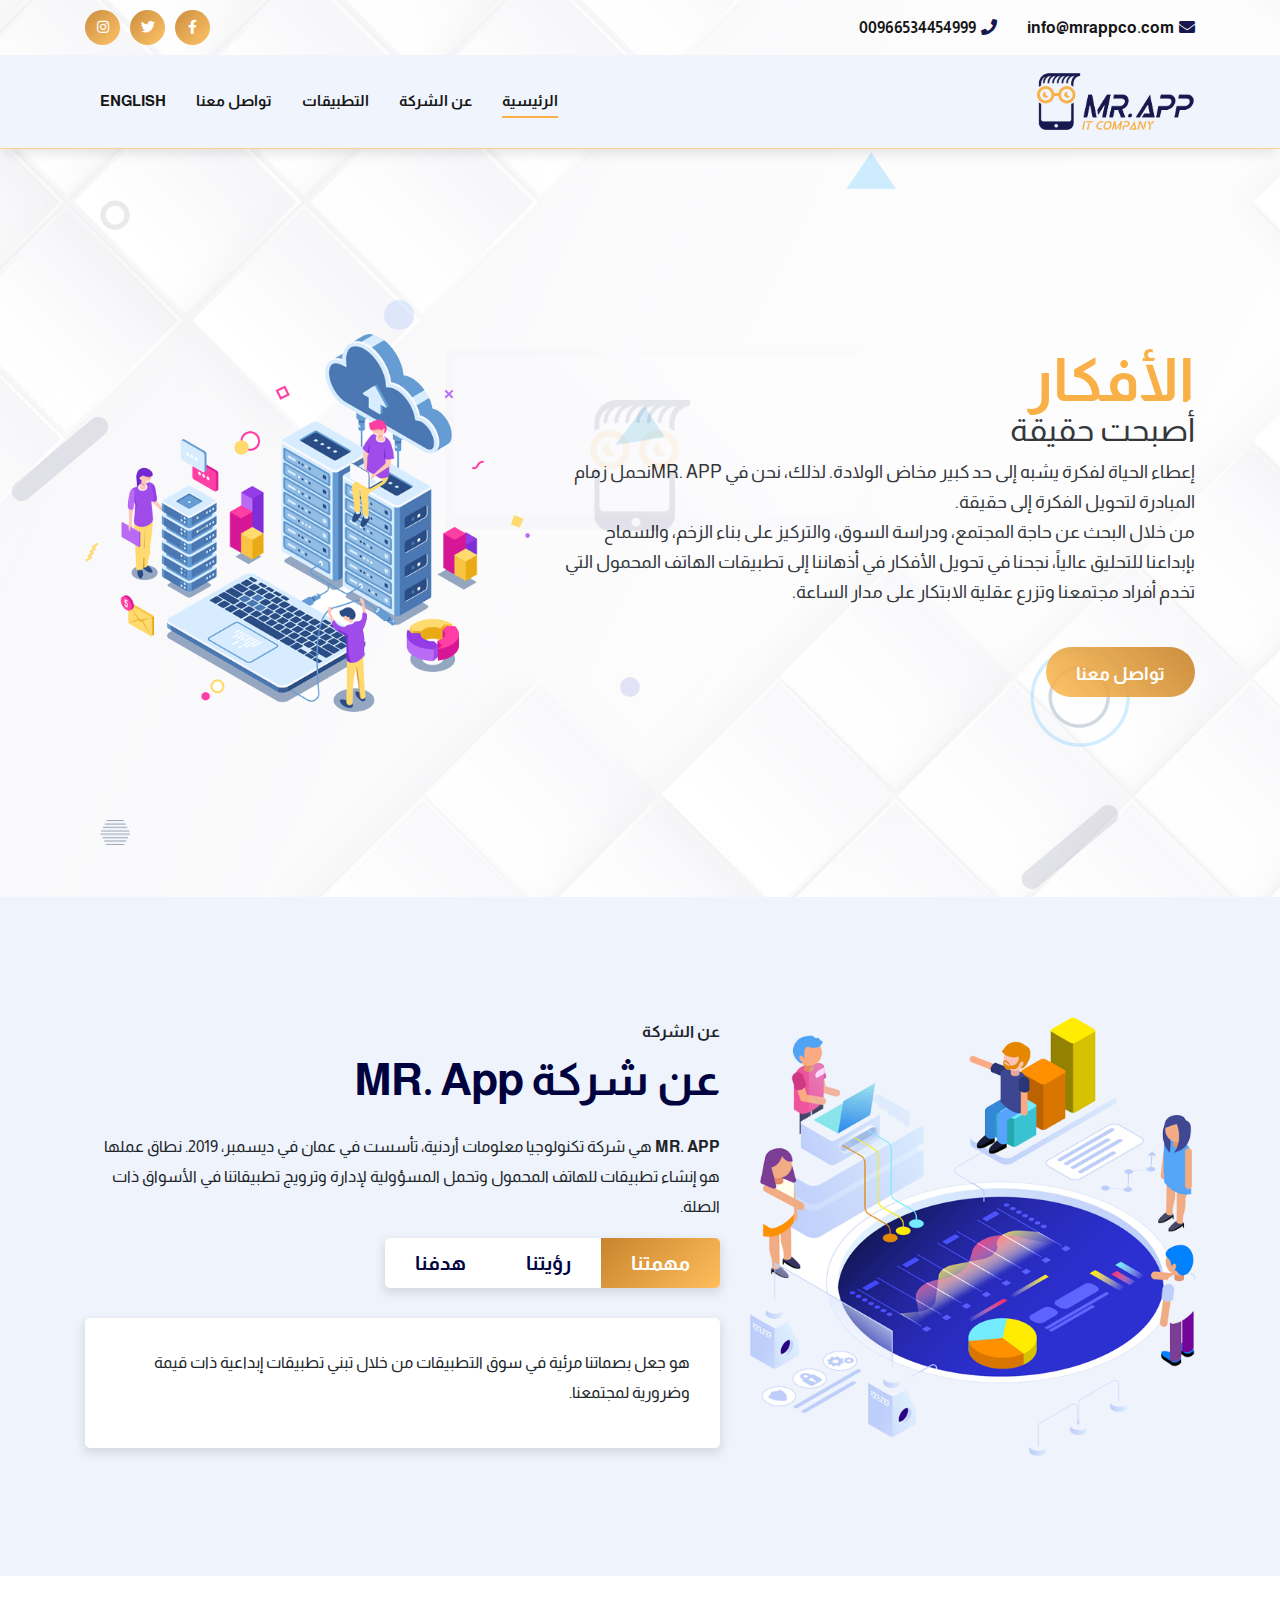
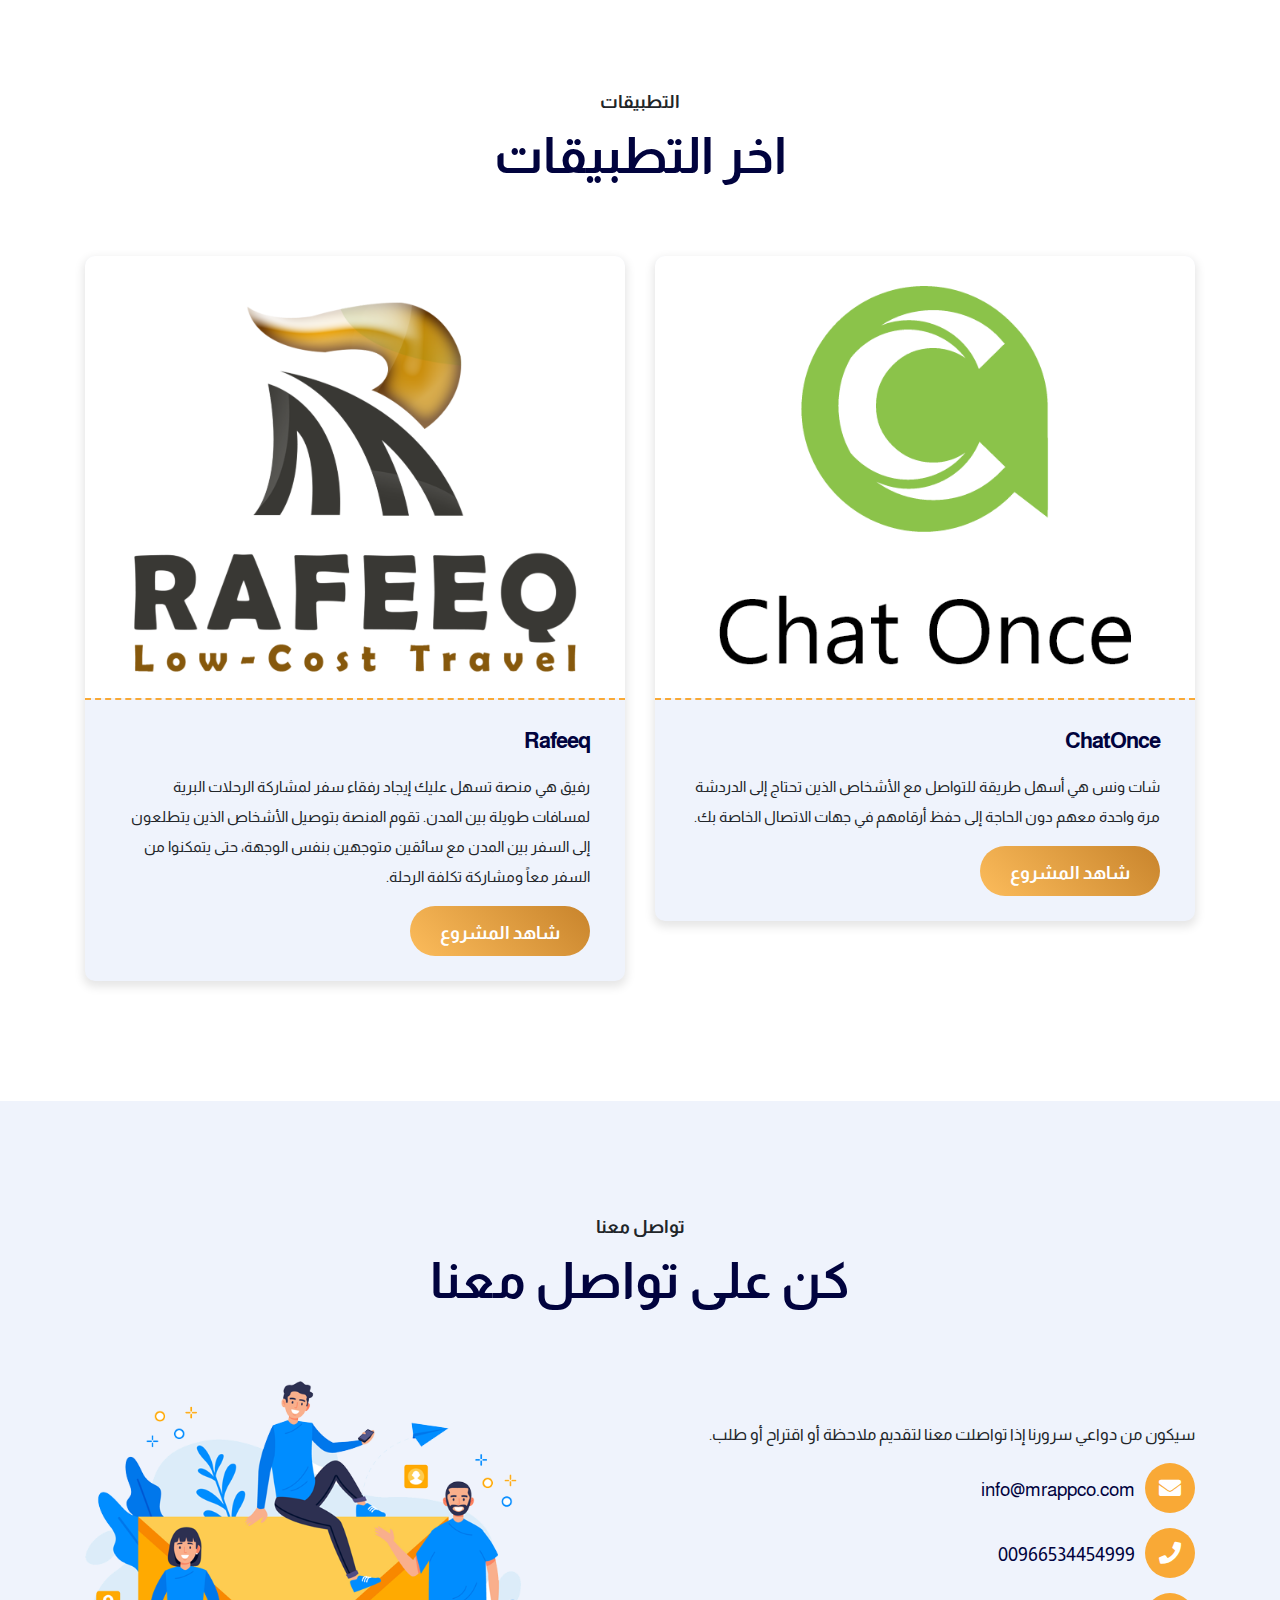
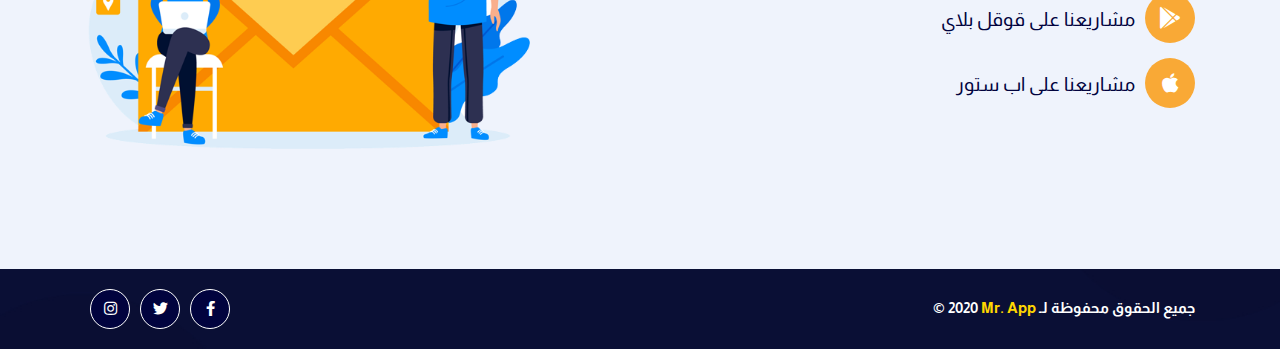
==== ar/index.html @ d82ffb12 "first" ====
﻿<!DOCTYPE html>
<html lang="zxx">
<head>
    <meta charset="UTF-8">
    <meta name="viewport" content="width=device-width, initial-scale=1.0">
    <meta http-equiv="X-UA-Compatible" content="ie=edge">
    <title>Mr. App</title>

    <!-- favicon -->
    <link rel="shortcut icon" href="assets/images/Icon.png" type="image/x-icon">
    <!-- fontawesome -->
    <link rel="stylesheet" href="assets/fontawesome/css/all.min.css">
    <!-- flaticon -->
    <link rel="stylesheet" href="assets/font/flaticon.css">
    <!-- animate css -->
    <link rel="stylesheet" href="assets/css/animate.css">
    <!-- odometer -->
    <link rel="stylesheet" href="assets/css/odometer.min.css">
    <!-- owl carousel -->
    <link rel="stylesheet" href="assets/css/owl.carousel.min.css">
    <!-- slick slider -->
    <link rel="stylesheet" href="assets/css/slick.css">
    <!-- modal video / video popup -->
    <link rel="stylesheet" href="assets/css/modal-video.min.css">
    <!-- bootstrap -->
    <link rel="stylesheet" href="assets/css/bootstrap.min.css">
    <!-- style for this template -->
    <link rel="stylesheet" href="assets/css/style.css">
    <!-- responsive style -->
    <link rel="stylesheet" href="assets/css/responsive.css">
</head>
<body data-spy="scroll" data-target=".navbar-nav">

<!-- preloader begin-->
<div class="preloader">
    <div class="loader">
        <img src="assets/images/Icon.png" alt="">
    </div>
</div>
<!-- preloader end -->

<!-- scroll to top -->
<div class="scroll-to-top my-btn">
    <i class="fas fa-long-arrow-alt-up"></i>
</div>
<!-- scroll to top -->

<!-- header begin -->
<div class="header">
    <div class="top-header">
        <div class="container">
            <div class="row">
                <div class="col-xl-9 col-lg-9">
                    <div class="top-left">
                        <ul>
                            <li><a href="mailto:info@mrappco.com"><i class="fas fa-envelope"></i>info@mrappco.com</a>
                            </li>
                            <li><a href="tel:966534454999"><i class="fas fa-phone"></i>00966534454999</a></li>
                        </ul>
                    </div>
                </div>
                <div class="col-xl-3 col-lg-3">
                    <div class="top-right">
                        <a href="#"><i class="fab fa-facebook-f"></i></a>
                        <a href="#"><i class="fab fa-twitter"></i></a>
                        <a href="#"><i class="fab fa-instagram"></i></a>
                    </div>
                </div>
            </div>
        </div>
    </div>
    <div class="bottom-header">
        <div class="container">
            <div class="row">
                <div class="col-xl-3 col-lg-2 d-xl-flex d-lg-flex d-block align-items-center">
                    <div class="row">
                        <div class="col-xl-12 col-lg-12 col-7 d-xl-block d-lg-block d-flex align-items-center">
                            <div class="logo">
                                <a href="#"><img src="assets/images/LOGO-EN.png" alt="LOGO"></a>
                            </div>
                        </div>
                        <div class="d-xl-none d-lg-none d-block col-5">
                            <button class="navbar-toggler" type="button" data-toggle="collapse"
                                    data-target="#navbarSupportedContent" aria-controls="navbarSupportedContent"
                                    aria-expanded="false" aria-label="Toggle navigation">
                                <i class="fas fa-bars"></i>
                            </button>
                        </div>
                    </div>
                </div>
                <div class="col-xl-9 col-lg-10">
                    <nav class="navbar navbar-expand-lg navbar-light">
                        <div class="collapse navbar-collapse" id="navbarSupportedContent">
                            <ul class="navbar-nav ml-auto">
                                <li class="nav-item">
                                    <a class="nav-link" href="#home">الرئيسية</a>
                                </li>
                                <li class="nav-item">
                                    <a class="nav-link" href="#about">عن الشركة</a>
                                </li>
                                <li class="nav-item">
                                    <a class="nav-link" href="#project">التطبيقات</a>
                                </li>
                                <li class="nav-item">
                                    <a class="nav-link" href="#contact">تواصل معنا</a>
                                </li>
                                <li class="nav-item">
                                    <a class="nav-link" href="../index.html">English</a>
                                </li>
                            </ul>
                        </div>
                    </nav>
                </div>
            </div>
        </div>
    </div>
</div>
<!-- header end -->

<!-- banner begin -->
<div class="banner" id="home">
    <div class="shape-1"></div>
    <div class="shape-2"></div>
    <div class="shape-3"></div>
    <div class="shape-4"></div>
    <div class="shape-5"></div>
    <div class="shape-6"></div>
    <div class="shape-7"></div>
    <div class="shape-8"></div>
    <div class="shape-9"></div>
    <div class="container">
        <div class="row justify-content-between">
            <div class="col-xl-7 col-lg-7">
                <div class="banner-txt">
                    <h1 class="color-2">الأفكار</h1>
                    <h2>أصبحت حقيقة</h2>
                    <p>
                        إعطاء الحياة لفكرة يشبه إلى حد كبير مخاض الولادة. لذلك، نحن في MR. APPنحمل زمام المبادرة لتحويل
                        الفكرة إلى حقيقة.
                        <br>

                        من خلال البحث عن حاجة المجتمع، ودراسة السوق، والتركيز على بناء الزخم، والسماح بإبداعنا للتحليق
                        عالياً، نجحنا في تحويل الأفكار في أذهاننا إلى تطبيقات الهاتف المحمول التي تخدم أفراد مجتمعنا
                        وتزرع عقلية الابتكار على مدار الساعة.


                    </p>
                    <div class="btn-box">
                        <a href="#contact" class="my-btn">تواصل معنا</a>
                    </div>
                </div>
            </div>
            <div class="col-xl-5 col-lg-5 d-xl-flex d-lg-flex d-block align-items-center">
                <div class="part-img">
                    <img src="assets/images/service.png" alt="banner image">
                </div>
            </div>
        </div>
    </div>
</div>
<!-- banner end -->

<!-- about begin -->
<div class="about" id="about">
    <div class="container">
        <div class="row justify-content-between">
            <div class="col-xl-5 col-lg-5 col-md-5 d-xl-flex d-lg-flex d-md-flex d-block align-items-center">
                <div class="part-img">
                    <img src="assets/images/about.png" alt="about">
                </div>
            </div>
            <div class="col-xl-7 col-lg-7 col-md-7">
                <div class="part-txt">
                    <div class="title">
                        <p>عن الشركة</p>
                        <h2>عن شركة MR. App</h2>
                    </div>
                    <p>
                        <b>MR. APP</b> هي شركة تكنولوجيا معلومات أردنية، تأسست في عمان في ديسمبر، 2019. نطاق عملها هو إنشاء
                        تطبيقات للهاتف المحمول وتحمل المسؤولية لإدارة وترويج تطبيقاتنا في الأسواق ذات الصلة.

                    </p>
                    <div class="offers p-0">
                        <div class="content">
                            <ul class="nav nav-tabs" id="myTab" role="tablist">
                                <li class="nav-item">
                                    <a class="nav-link active" id="analyst-tab" data-toggle="tab" href="#analyst"
                                       role="tab" aria-controls="analyst" aria-selected="true">مهمتنا</a>
                                </li>
                                <li class="nav-item">
                                    <a class="nav-link" id="optimization-tab" data-toggle="tab" href="#optimization"
                                       role="tab" aria-controls="optimization" aria-selected="false">رؤيتنا</a>
                                </li>
                                <li class="nav-item">
                                    <a class="nav-link" id="security-tab" data-toggle="tab" href="#security" role="tab"
                                       aria-controls="security" aria-selected="false">هدفنا</a>
                                </li>
                            </ul>
                            <div class="tab-content" id="myTabContent">
                                <div class="tab-pane fade show active" id="analyst" role="tabpanel"
                                     aria-labelledby="analyst-tab">
                                    <div class="row">
                                        <div class="col-xl-12 col-lg-12">
                                            <div class="part-txt">
                                                <p>
                                                    هو جعل بصماتنا مرئية في سوق التطبيقات من خلال تبني تطبيقات إبداعية ذات قيمة وضرورية لمجتمعنا.
                                                </p>
                                            </div>
                                        </div>
                                    </div>
                                </div>
                                <div class="tab-pane fade" id="optimization" role="tabpanel"
                                     aria-labelledby="optimization-tab">
                                    <div class="row">
                                        <div class="col-xl-12 col-lg-12">
                                            <div class="part-txt">
                                                <p>
                                                    نحن نحلم بأن تصبح شركتنا عضواً في نادي الشركات أحادية القرن الناشئة في السنوات العشر القادمة.
                                                </p>
                                            </div>
                                        </div>
                                    </div>
                                </div>
                                <div class="tab-pane fade" id="security" role="tabpanel" aria-labelledby="security-tab">
                                    <div class="row">
                                        <div class="col-xl-12 col-lg-12">
                                            <div class="part-txt">
                                                <p>
                                                    هو خلق مساحة سوقية غير مطروقة في منطقتنا، مما يجعل موضوع المنافسة غير مطروح.

                                                </p>
                                            </div>
                                        </div>
                                    </div>
                                </div>
                            </div>
                        </div>
                    </div>
                </div>
            </div>
        </div>
    </div>
</div>
<!-- about end -->


<div class="blog" id="project">
    <div class="container">
        <div class="row justify-content-center">
            <div class="col-xl-8 col-lg-10">
                <div class="heading">
                    <p>التطبيقات</p>
                    <h2>اخر التطبيقات</h2>
                </div>
            </div>
        </div>
        <div class="row">
            <div class="col-xl-6 col-lg-6">
                <div class="blog-d">
                    <div class="part-img">
                        <img src="assets/images/chatonce.png" alt="img-1">
                    </div>
                    <div class="part-txt">
                        <h3>ChatOnce</h3>
                        <p>
                            شات ونس هي أسهل طريقة للتواصل مع الأشخاص الذين تحتاج إلى الدردشة مرة واحدة معهم دون الحاجة إلى حفظ أرقامهم في جهات الاتصال الخاصة بك.
                        </p>
                        <a class="my-btn" target="_blank" href="https://chatonceapp.com/">شاهد المشروع</a>
                    </div>
                </div>
            </div>
            <div class="col-xl-6 col-lg-6">
                <div class="blog-d">
                    <div class="part-img">
                        <img src="assets/images/rafeeq.png" alt="img-2">
                    </div>
                    <div class="part-txt">
                        <h3>Rafeeq</h3>
                        <p>
                            رفيق هي منصة تسهل عليك إيجاد رفقاء سفر لمشاركة الرحلات البرية لمسافات طويلة بين المدن. تقوم المنصة بتوصيل الأشخاص الذين يتطلعون إلى السفر بين المدن مع سائقين متوجهين بنفس الوجهة، حتى يتمكنوا من السفر معاً ومشاركة تكلفة الرحلة.
                        </p>
                        <a class="my-btn" target="_blank" href="http://rafeeqapp.com/en">شاهد المشروع</a>
                    </div>
                </div>
            </div>
        </div>
    </div>
</div>

<div class="contact" id="contact">
    <div class="container">
        <div class="row justify-content-center">
            <div class="col-xl-8 col-lg-10">
                <div class="heading">
                    <p>تواصل معنا</p>
                    <h2>كن على تواصل معنا</h2>
                </div>
            </div>
        </div>

        <div class="row align-items-center">
            <div class="col-xl-7 col-lg-7">
                <p>
                    سيكون من دواعي سرورنا إذا تواصلت معنا لتقديم ملاحظة أو اقتراح أو طلب.
                </p>
                <ul class="contact-list list-unstyled">
                    <li><i class="fas fa-envelope"></i><a href="mailto:info@mrappco.com">info@mrappco.com</a></li>
                    <li><i class="fas fa-phone"></i><a href="tel:+966534454999">00966534454999</a></li>
                    <li><i class="fab fa-google-play"></i><a
                            href="https://play.google.com/store/apps/developer?id=MR.+APP+Co." target="_blank">
                        مشاريعنا على قوقل بلاي</a></li>
                    <li><i class="fab fa-apple"></i><a href="#">مشاريعنا على اب ستور</a></li>
                </ul>
            </div>
            <div class="col-xl-5 col-lg-5 d-xl-flex d-lg-flex d-block align-items-center">
                <div class="part-img">
                    <img src="assets/images/contact.png" alt="img-1">
                </div>
            </div>

        </div>
    </div>
</div>
<!-- footer begin -->
<div class="footer">
    <div class="copyright">
        <div class="container">
            <div class="row justify-content-xl-between justify-content-lg-between justify-content-center">
                <div class="col-xl-5 col-lg-5 col-md-6">
                    <div class="part-txt">
                        <p>&copy; 2020 <a href="#">Mr. App</a> جميع الحقوق محفوظة لـ</p>
                    </div>
                </div>
                <div class="col-xl-3 col-lg-3 col-md-5">
                    <div class="social">
                        <a href="#"><i class="fab fa-facebook-f"></i></a>
                        <a href="#"><i class="fab fa-twitter"></i></a>
                        <a href="#"><i class="fab fa-instagram"></i></a>
                    </div>
                </div>
            </div>
        </div>
    </div>
</div>
<!-- footer end -->

<!-- jquery -->
<script src="assets/js/jquery-3.4.1.min.js"></script>
<!-- jquery appear js -->
<script src="assets/js/jquery.appear.min.js"></script>
<!-- odometer -->
<script src="assets/js/odometer.min.js"></script>
<!-- owl carousel -->
<script src="assets/js/owl.carousel.min.js"></script>
<!-- slick slider -->
<script src="assets/js/slick.min.js"></script>
<!-- modal video / video popup -->
<script src="assets/js/jquery-modal-video.min.js"></script>
<!-- bootstrap -->
<script src="assets/js/bootstrap.min.js"></script>
<!-- custom javascript -->
<script src="assets/js/main.js"></script>
</body>
</html>
---- ar/assets/font/flaticon.css ----
/*
  	Flaticon icon font: Flaticon
  	Creation date: 19/03/2020 07:50
  	*/

@font-face {
  font-family: "Flaticon";
  src: url("./Flaticon.eot");
  src: url("./Flaticon.eot?#iefix") format("embedded-opentype"),
       url("Flaticon.woff2") format("woff2"),
       url("Flaticon.woff") format("woff"),
       url("Flaticon.ttf") format("truetype"),
       url("./Flaticon.svg#Flaticon") format("svg");
  font-weight: normal;
  font-style: normal;
}

@media screen and (-webkit-min-device-pixel-ratio:0) {
  @font-face {
    font-family: "Flaticon";
    src: url("./Flaticon.svg#Flaticon") format("svg");
  }
}

[class^="flaticon-"]:before, [class*=" flaticon-"]:before,
[class^="flaticon-"]:after, [class*=" flaticon-"]:after {   
  font-family: Flaticon;
        font-size: 20px;
font-style: normal;
margin-left: 20px;
}

.flaticon-dashboard:before { content: "\f100"; }
.flaticon-analysis:before { content: "\f101"; }
.flaticon-management:before { content: "\f102"; }
.flaticon-analysis-1:before { content: "\f103"; }
.flaticon-diagnostic:before { content: "\f104"; }
.flaticon-analysis-2:before { content: "\f105"; }
---- ar/assets/css/modal-video.min.css ----
@keyframes modal-video{from{opacity:0}to{opacity:1}}@keyframes modal-video-inner{from{transform:translate(0, 100px)}to{transform:translate(0, 0)}}.modal-video{position:fixed;top:0;left:0;width:100%;height:100%;background-color:rgba(0,0,0,0.5);z-index:1000000;cursor:pointer;opacity:1;animation-timing-function:ease-out;animation-duration:.3s;animation-name:modal-video;-webkit-transition:opacity .3s ease-out;-moz-transition:opacity .3s ease-out;-ms-transition:opacity .3s ease-out;-o-transition:opacity .3s ease-out;transition:opacity .3s ease-out}.modal-video-close{opacity:0}.modal-video-close .modal-video-movie-wrap{-webkit-transform:translate(0, 100px);-moz-transform:translate(0, 100px);-ms-transform:translate(0, 100px);-o-transform:translate(0, 100px);transform:translate(0, 100px)}.modal-video-body{max-width:940px;width:100%;height:100%;margin:0 auto;display:table}.modal-video-inner{display:table-cell;vertical-align:middle;width:100%;height:100%}.modal-video-movie-wrap{width:100%;height:0;position:relative;padding-bottom:56.25%;background-color:#333;animation-timing-function:ease-out;animation-duration:.3s;animation-name:modal-video-inner;-webkit-transform:translate(0, 0);-moz-transform:translate(0, 0);-ms-transform:translate(0, 0);-o-transform:translate(0, 0);transform:translate(0, 0);-webkit-transition:-webkit-transform .3s ease-out;-moz-transition:-moz-transform .3s ease-out;-ms-transition:-ms-transform .3s ease-out;-o-transition:-o-transform .3s ease-out;transition:transform .3s ease-out}.modal-video-movie-wrap iframe{position:absolute;top:0;left:0;width:100%;height:100%}.modal-video-close-btn{position:absolute;z-index:2;top:-35px;right:-35px;display:inline-block;width:35px;height:35px;overflow:hidden;border:none;background:transparent}.modal-video-close-btn:before{transform:rotate(45deg)}.modal-video-close-btn:after{transform:rotate(-45deg)}.modal-video-close-btn:before,.modal-video-close-btn:after{content:'';position:absolute;height:2px;width:100%;top:50%;left:0;margin-top:-1px;background:#fff;border-radius:5px;margin-top:-6px}
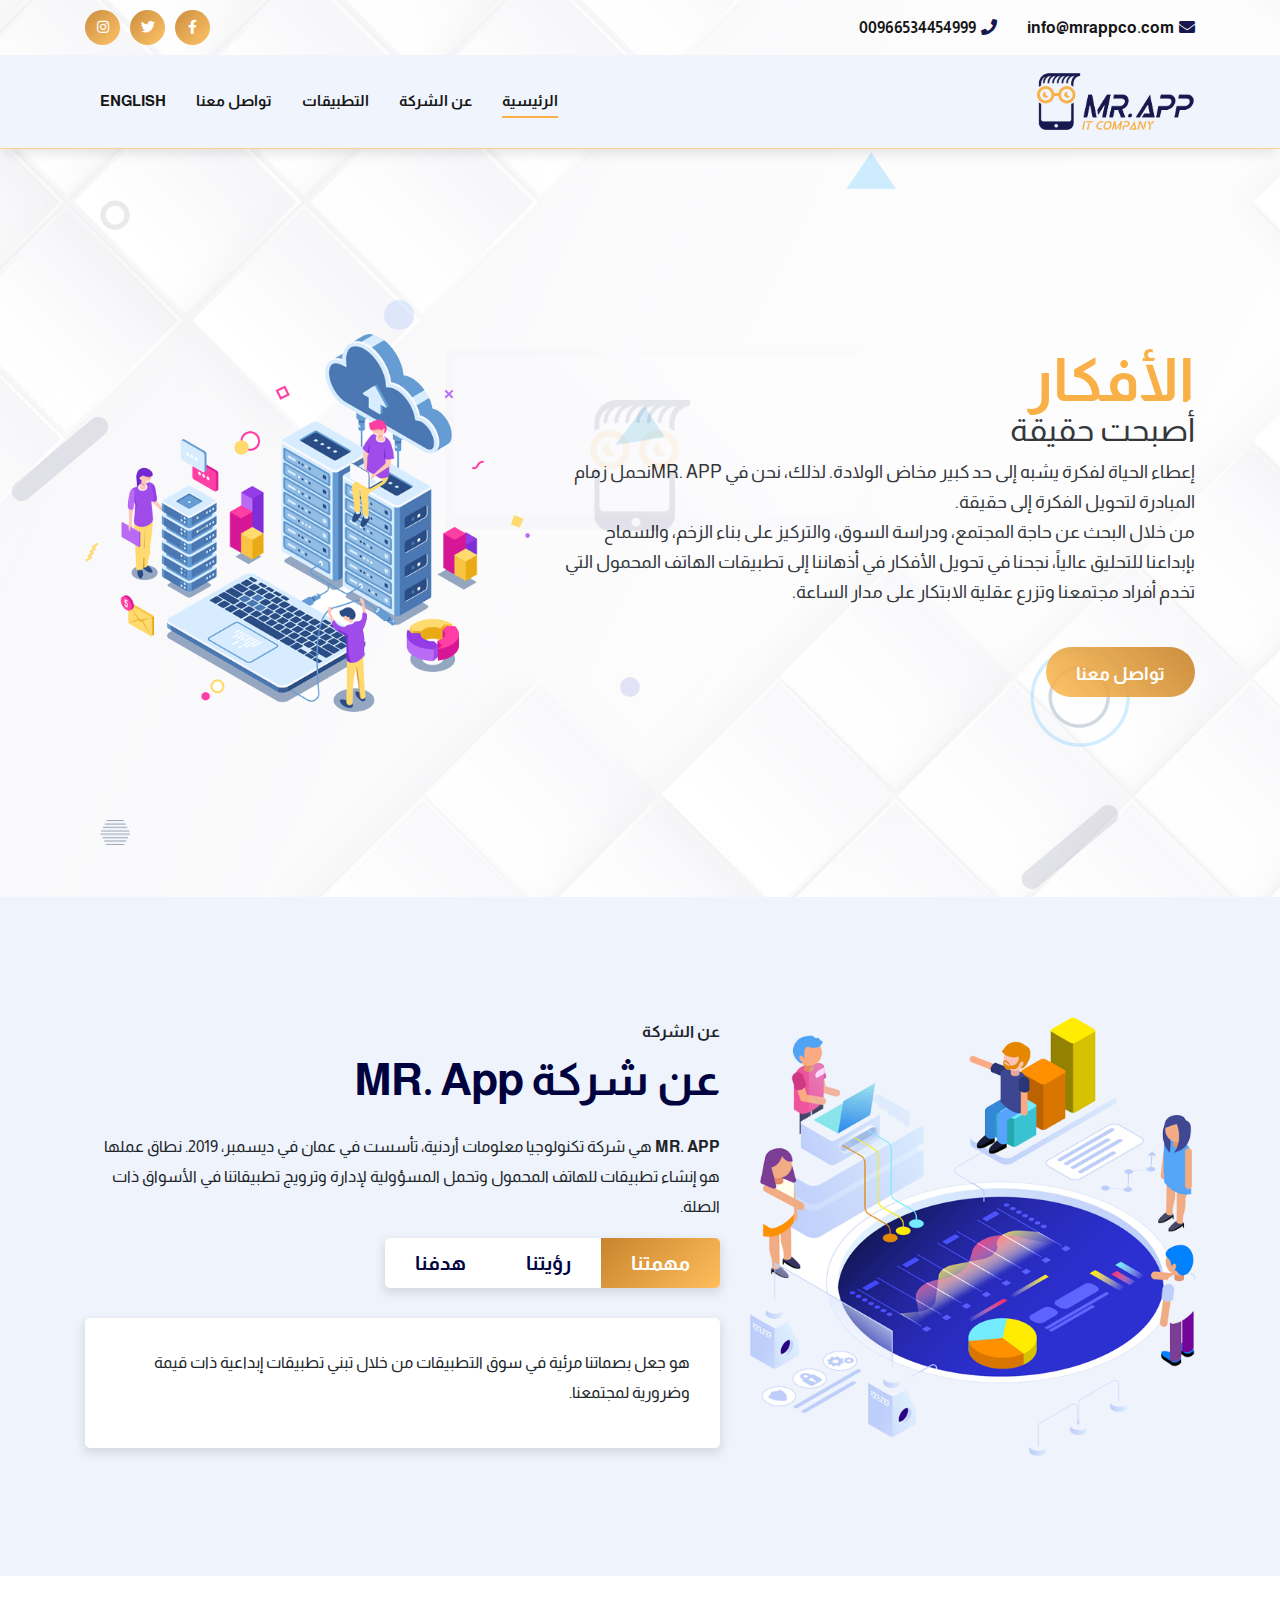
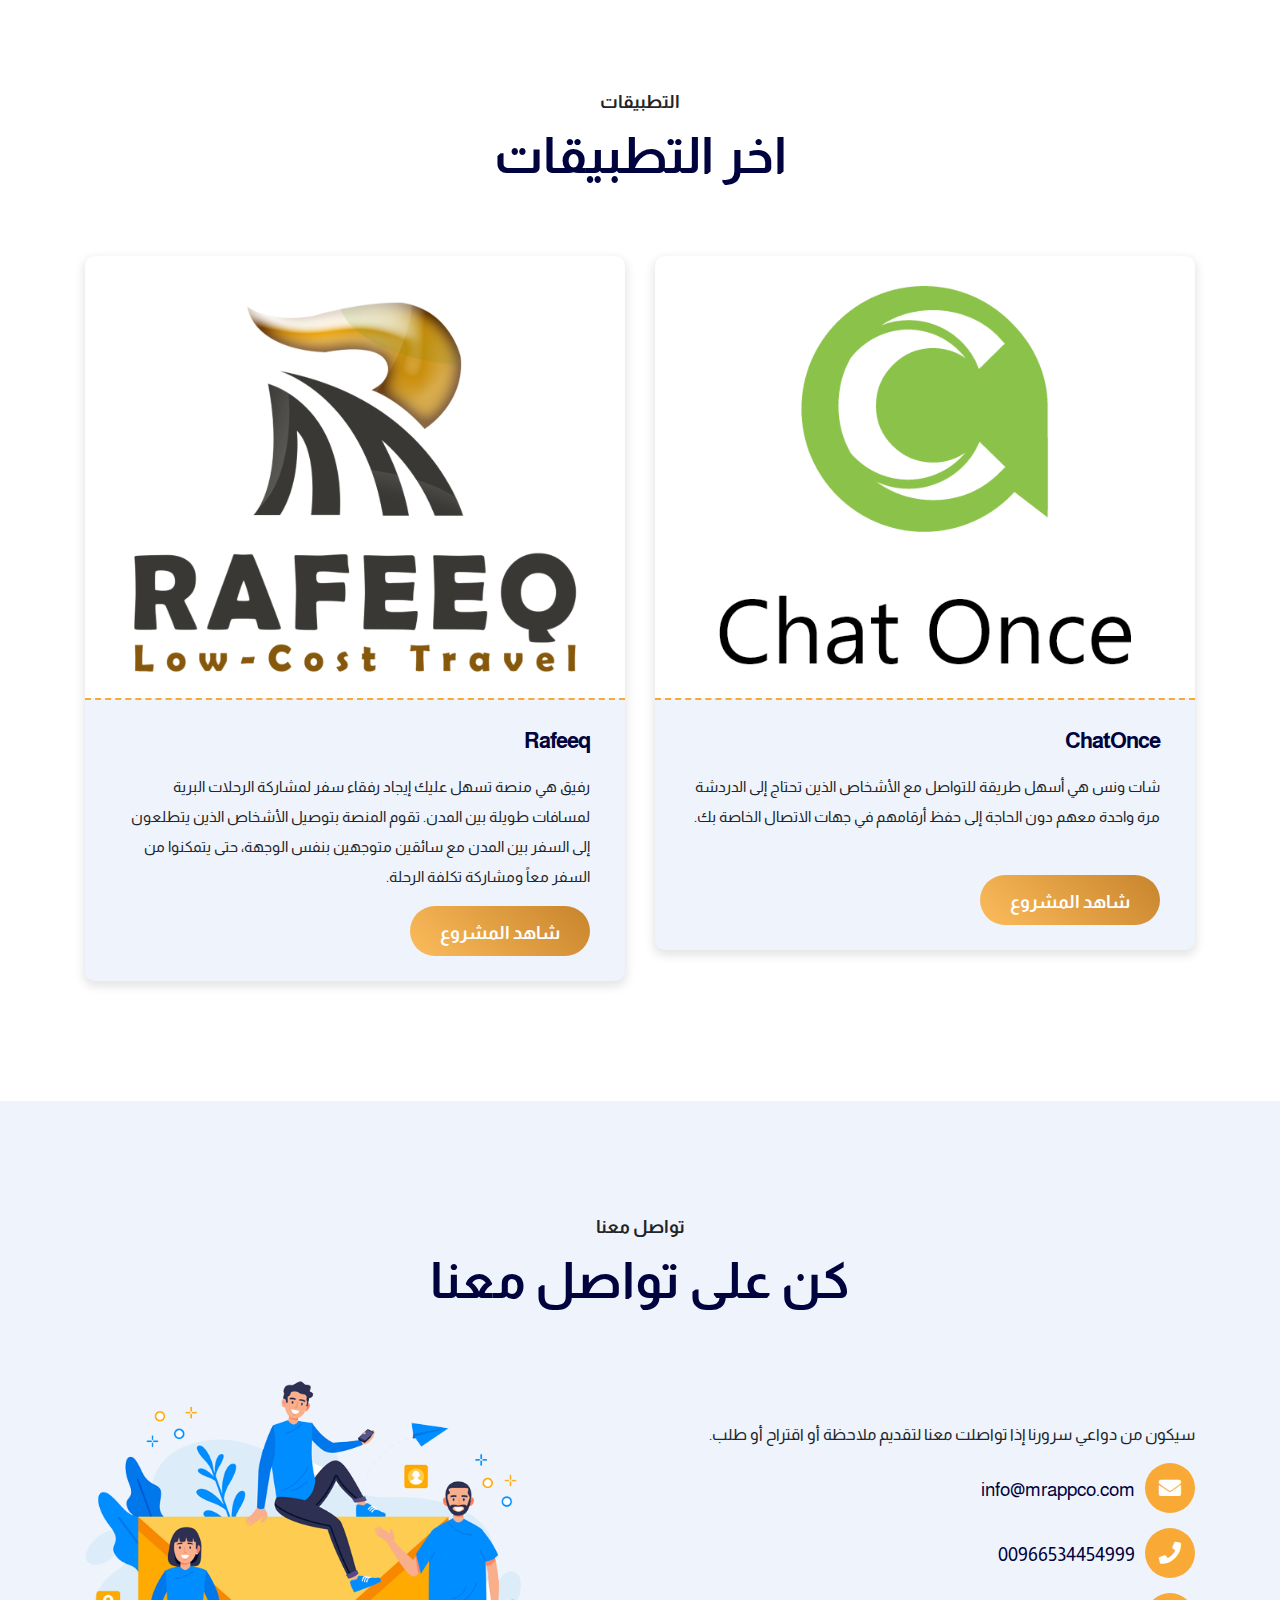
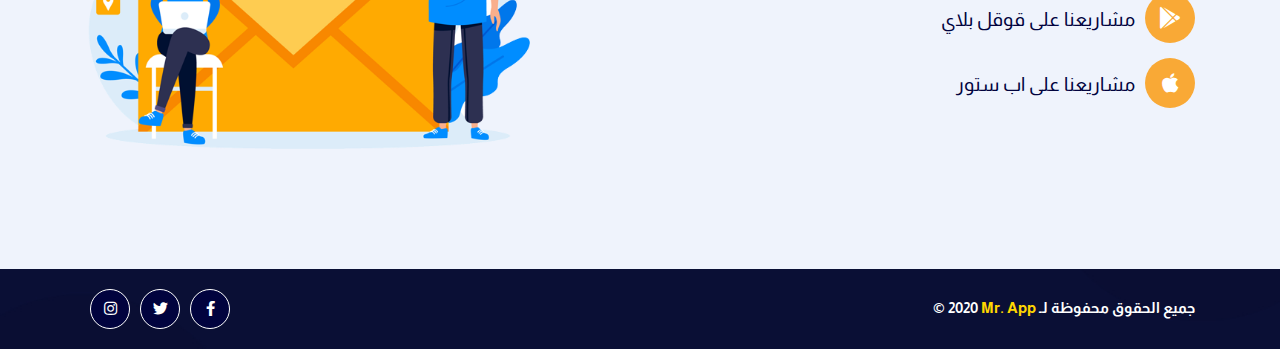
==== commit e997965f: "first" ====
--- a/ar/index.html
+++ b/ar/index.html
@@ -265,7 +265,7 @@
                         <p>
                             شات ونس هي أسهل طريقة للتواصل مع الأشخاص الذين تحتاج إلى الدردشة مرة واحدة معهم دون الحاجة إلى حفظ أرقامهم في جهات الاتصال الخاصة بك.
                         </p>
-                        <a class="my-btn" target="_blank" href="https://chatonceapp.com/">شاهد المشروع</a>
+                        <a class="my-btn" target="_blank" style="margin-top: 29px;" href="https://chatonceapp.com/">شاهد المشروع</a>
                     </div>
                 </div>
             </div>
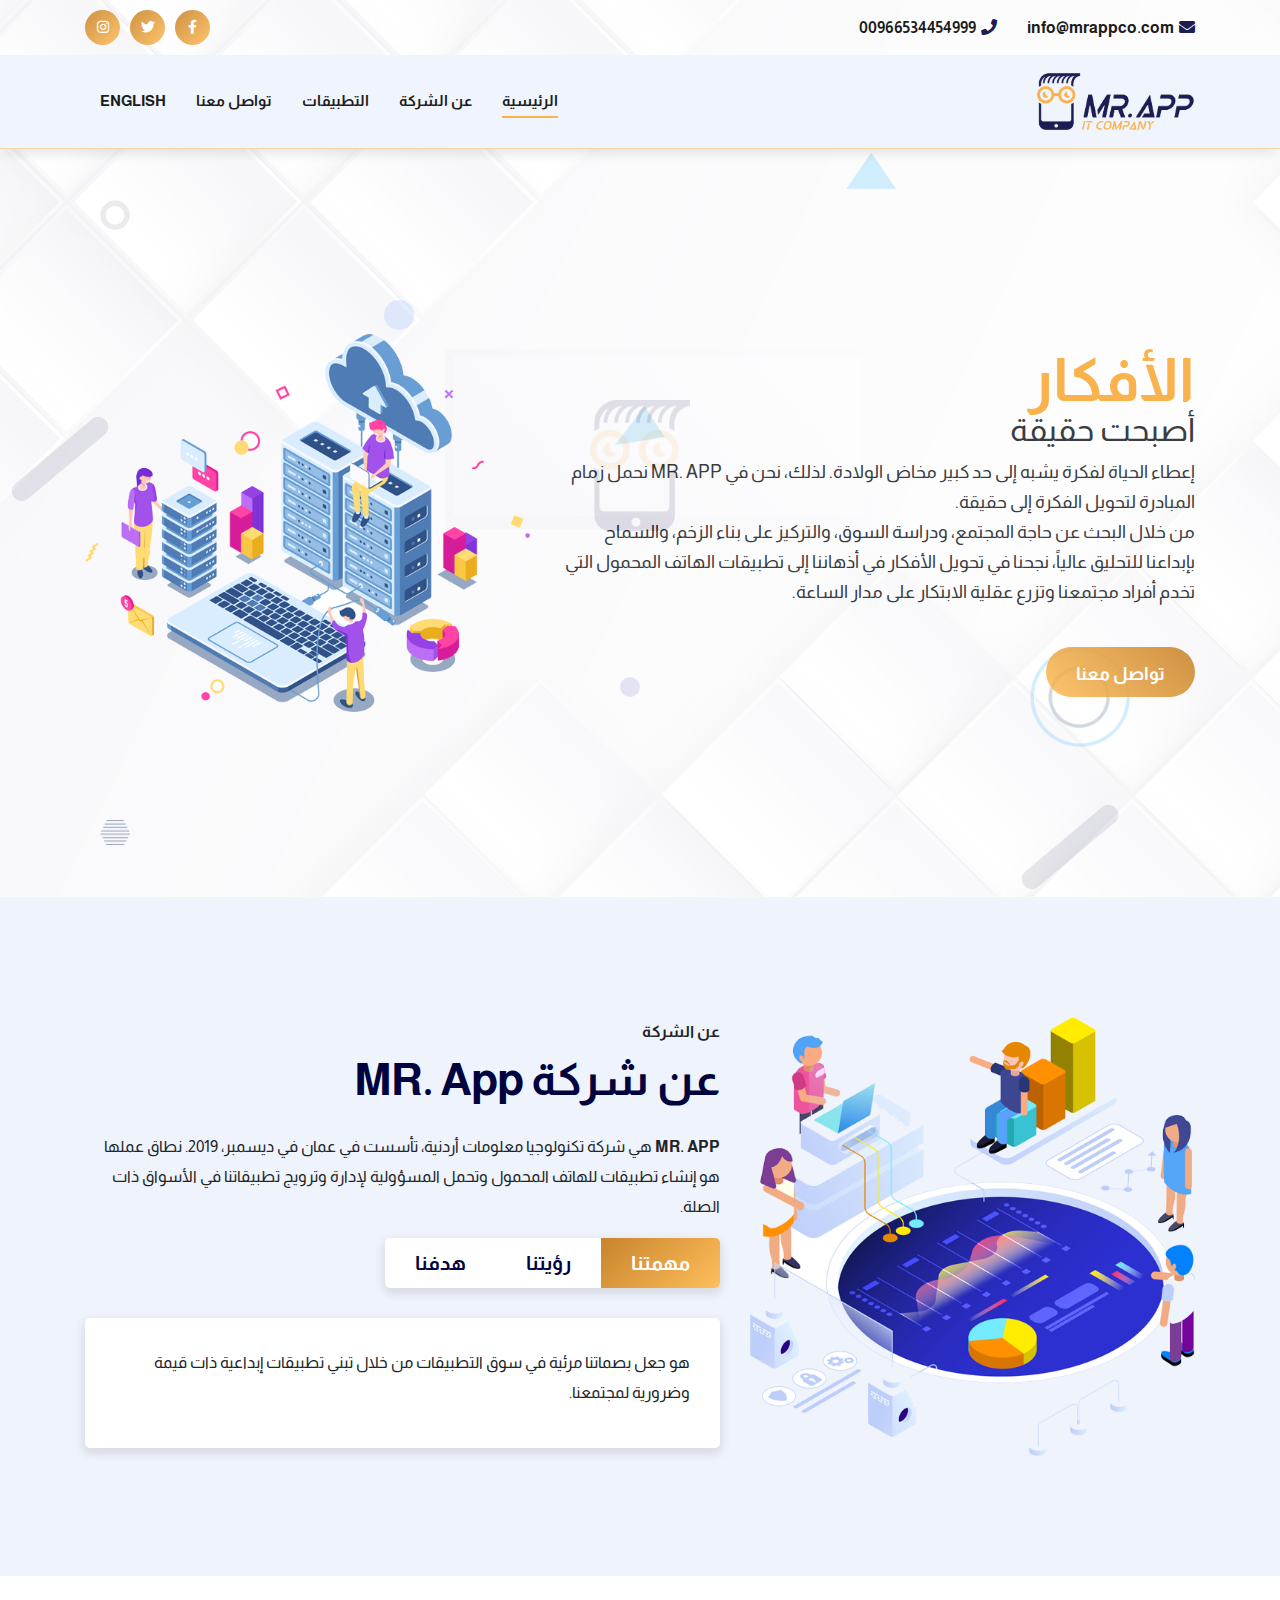
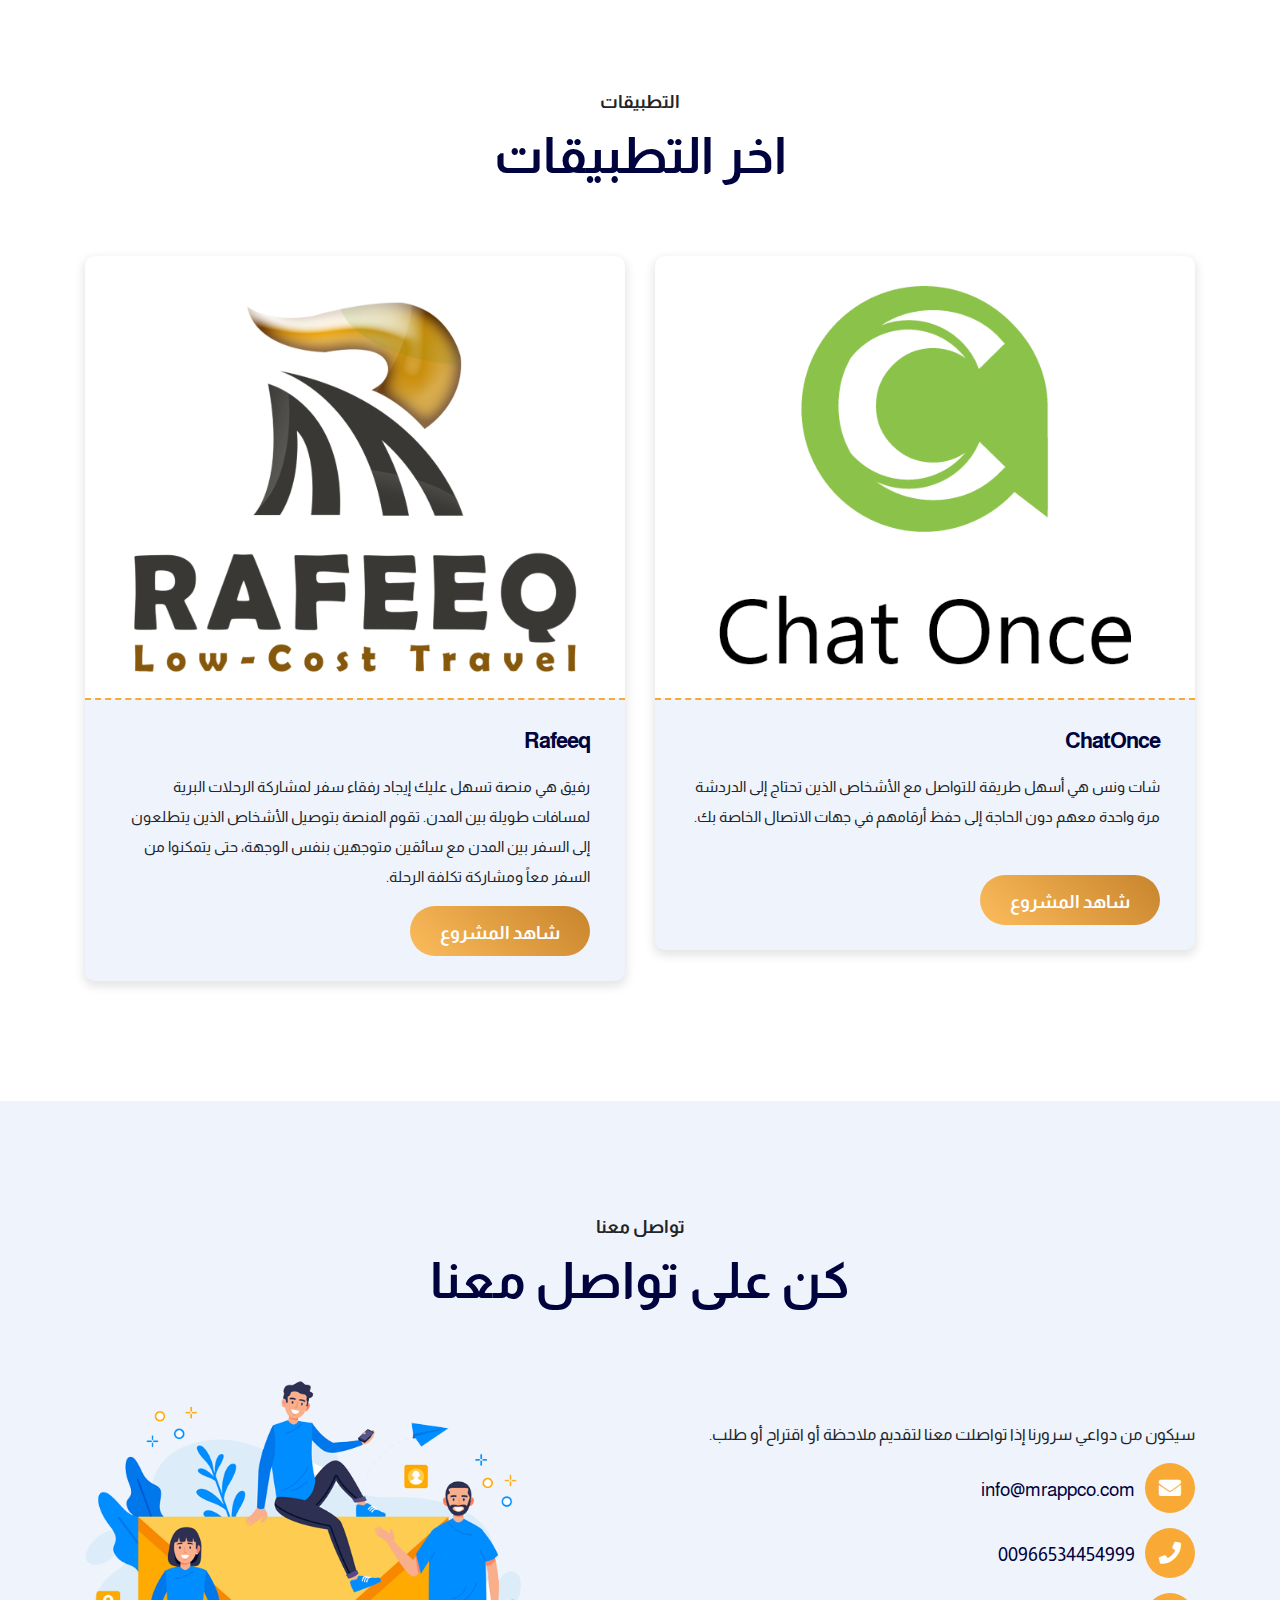
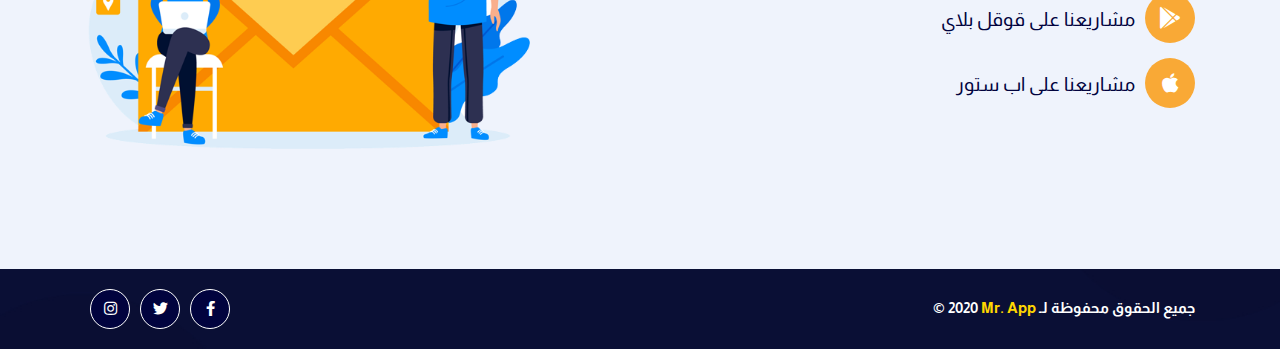
==== commit 02f4cc6b: "first" ====
--- a/ar/index.html
+++ b/ar/index.html
@@ -135,7 +135,7 @@
                     <h1 class="color-2">الأفكار</h1>
                     <h2>أصبحت حقيقة</h2>
                     <p>
-                        إعطاء الحياة لفكرة يشبه إلى حد كبير مخاض الولادة. لذلك، نحن في MR. APPنحمل زمام المبادرة لتحويل
+                        إعطاء الحياة لفكرة يشبه إلى حد كبير مخاض الولادة. لذلك، نحن في MR. APP نحمل زمام المبادرة لتحويل
                         الفكرة إلى حقيقة.
                         <br>
 
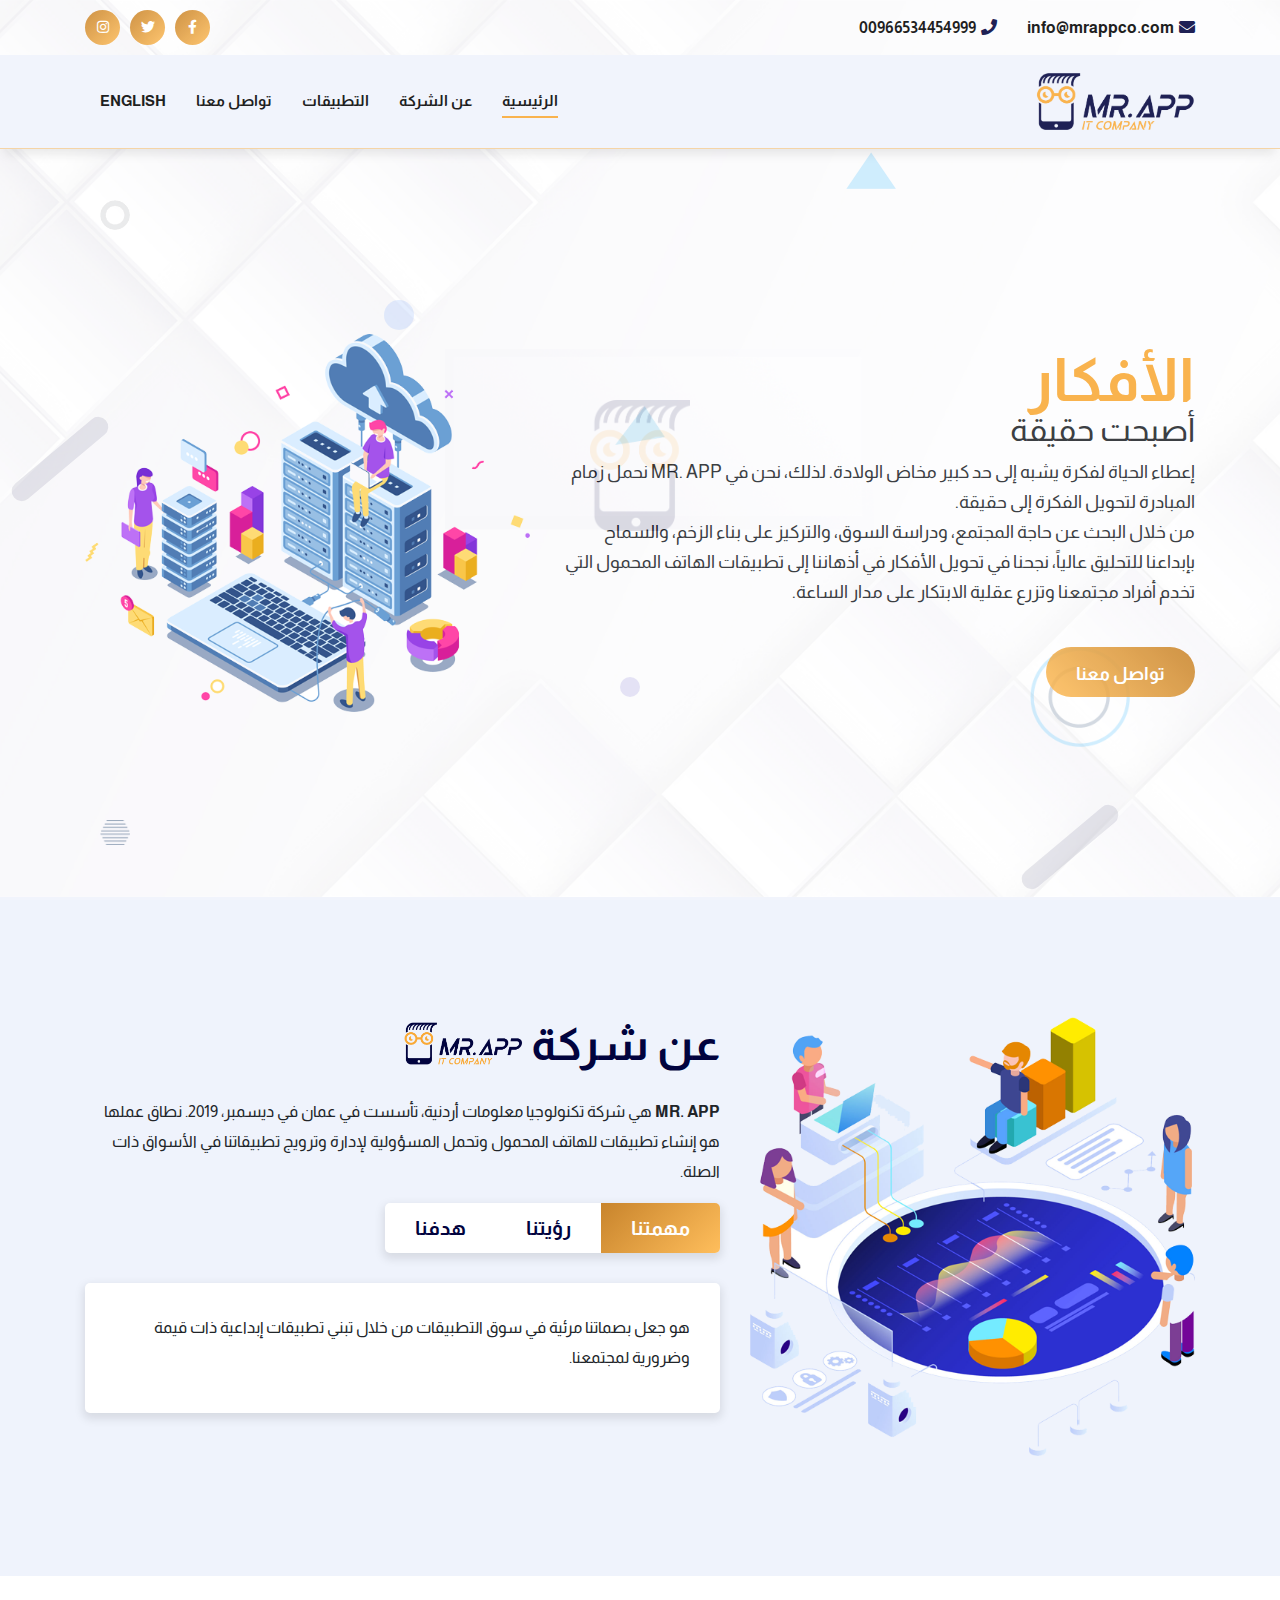
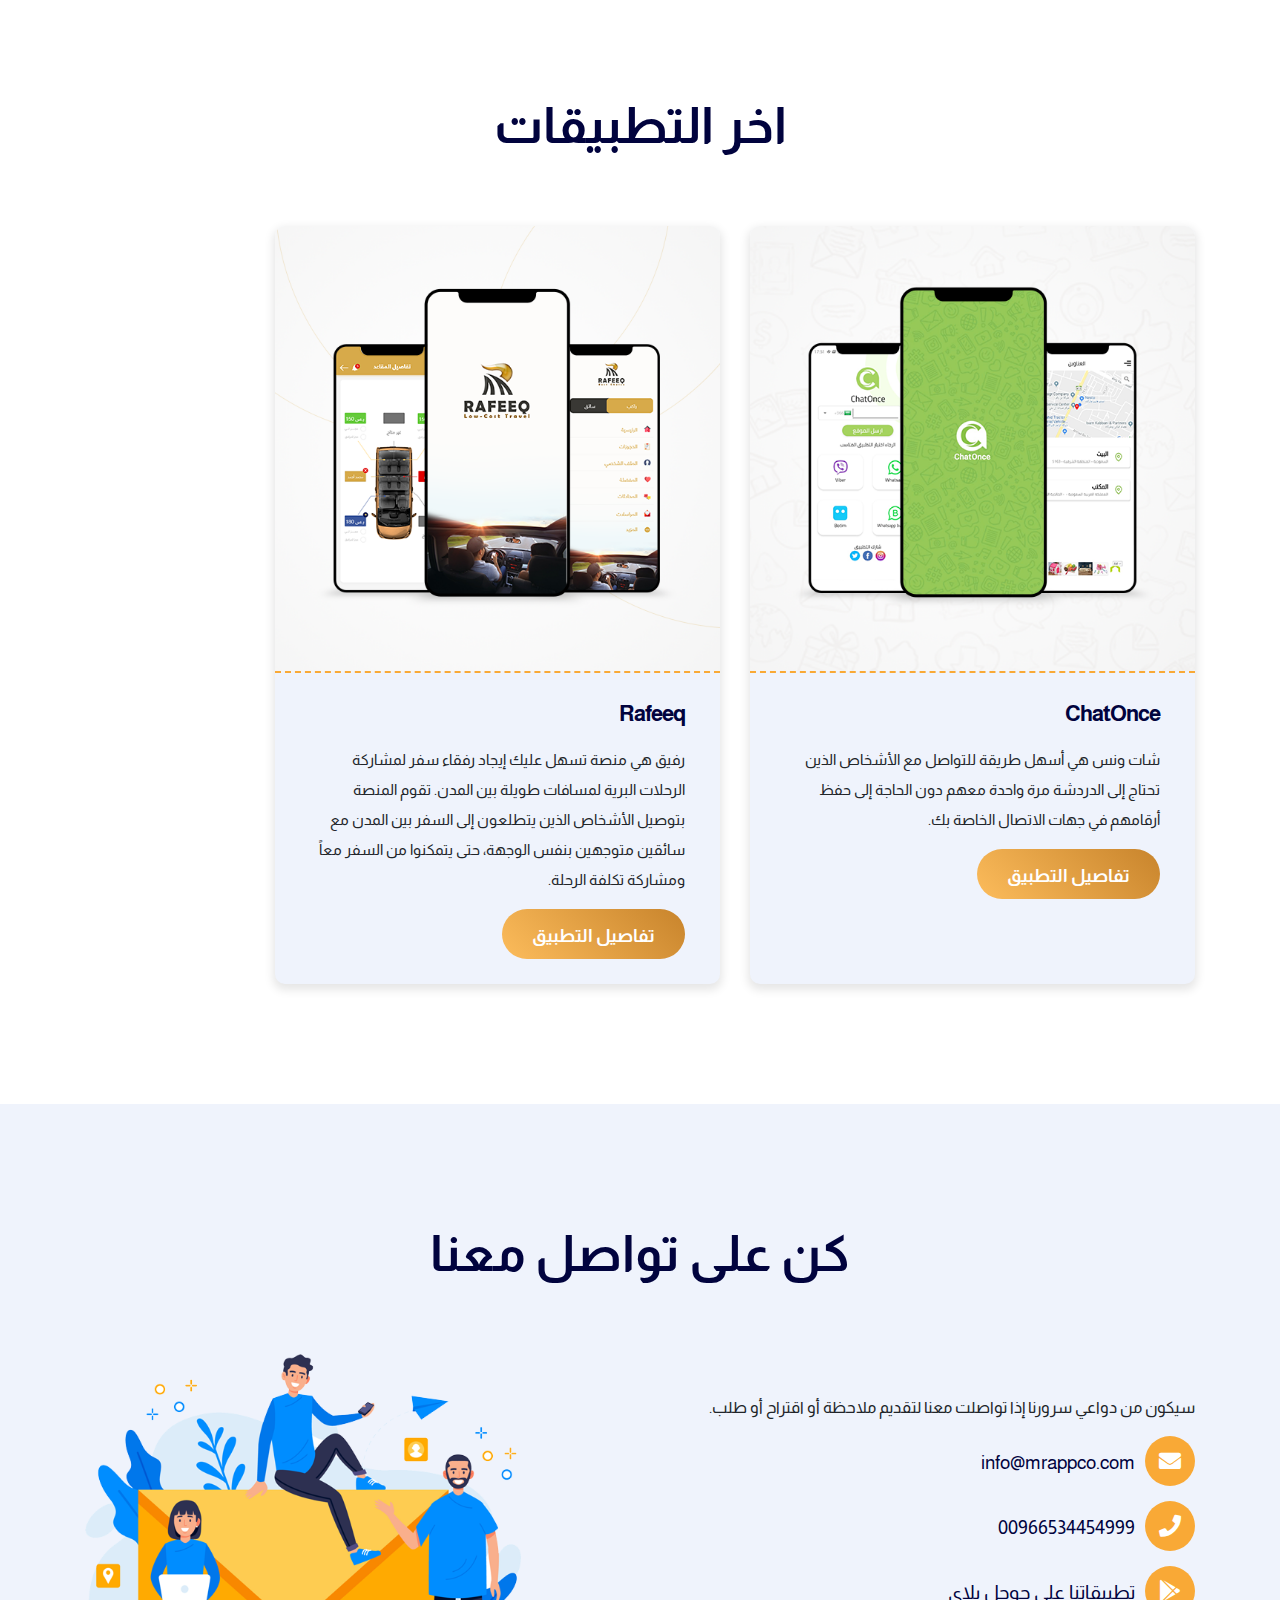
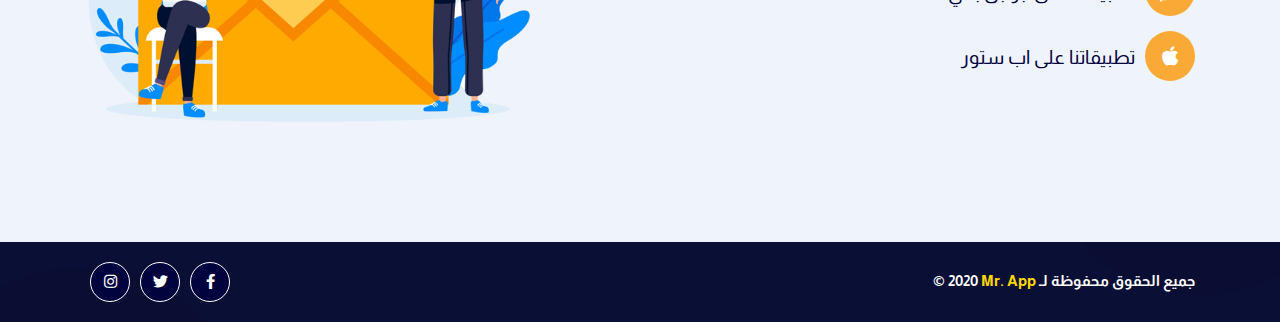
==== commit 89d473b8: "first" ====
--- a/ar/index.html
+++ b/ar/index.html
@@ -172,8 +172,7 @@
             <div class="col-xl-7 col-lg-7 col-md-7">
                 <div class="part-txt">
                     <div class="title">
-                        <p>عن الشركة</p>
-                        <h2>عن شركة MR. App</h2>
+                        <h2 class="about-logo">عن شركة <img src="./assets/images/LOGO-EN.png" alt=""></h2>
                     </div>
                     <p>
                         <b>MR. APP</b> هي شركة تكنولوجيا معلومات أردنية، تأسست في عمان في ديسمبر، 2019. نطاق عملها هو إنشاء
@@ -249,13 +248,12 @@
         <div class="row justify-content-center">
             <div class="col-xl-8 col-lg-10">
                 <div class="heading">
-                    <p>التطبيقات</p>
                     <h2>اخر التطبيقات</h2>
                 </div>
             </div>
         </div>
         <div class="row">
-            <div class="col-xl-6 col-lg-6">
+            <div class="col-xl-5 col-lg-6">
                 <div class="blog-d">
                     <div class="part-img">
                         <img src="assets/images/chatonce.png" alt="img-1">
@@ -265,11 +263,11 @@
                         <p>
                             شات ونس هي أسهل طريقة للتواصل مع الأشخاص الذين تحتاج إلى الدردشة مرة واحدة معهم دون الحاجة إلى حفظ أرقامهم في جهات الاتصال الخاصة بك.
                         </p>
-                        <a class="my-btn" target="_blank" style="margin-top: 29px;" href="https://chatonceapp.com/">شاهد المشروع</a>
-                    </div>
-                </div>
-            </div>
-            <div class="col-xl-6 col-lg-6">
+                        <a class="my-btn" target="_blank" href="https://chatonceapp.com/">تفاصيل التطبيق</a>
+                    </div>
+                </div>
+            </div>
+            <div class="col-xl-5 col-lg-6">
                 <div class="blog-d">
                     <div class="part-img">
                         <img src="assets/images/rafeeq.png" alt="img-2">
@@ -279,7 +277,7 @@
                         <p>
                             رفيق هي منصة تسهل عليك إيجاد رفقاء سفر لمشاركة الرحلات البرية لمسافات طويلة بين المدن. تقوم المنصة بتوصيل الأشخاص الذين يتطلعون إلى السفر بين المدن مع سائقين متوجهين بنفس الوجهة، حتى يتمكنوا من السفر معاً ومشاركة تكلفة الرحلة.
                         </p>
-                        <a class="my-btn" target="_blank" href="http://rafeeqapp.com/en">شاهد المشروع</a>
+                        <a class="my-btn" target="_blank" href="http://rafeeqapp.com/en">تفاصيل التطبيق</a>
                     </div>
                 </div>
             </div>
@@ -292,7 +290,6 @@
         <div class="row justify-content-center">
             <div class="col-xl-8 col-lg-10">
                 <div class="heading">
-                    <p>تواصل معنا</p>
                     <h2>كن على تواصل معنا</h2>
                 </div>
             </div>
@@ -308,8 +305,8 @@
                     <li><i class="fas fa-phone"></i><a href="tel:+966534454999">00966534454999</a></li>
                     <li><i class="fab fa-google-play"></i><a
                             href="https://play.google.com/store/apps/developer?id=MR.+APP+Co." target="_blank">
-                        مشاريعنا على قوقل بلاي</a></li>
-                    <li><i class="fab fa-apple"></i><a href="#">مشاريعنا على اب ستور</a></li>
+                        تطبيقاتنا على جوجل بلاي</a></li>
+                    <li><i class="fab fa-apple"></i><a href="#">تطبيقاتنا على اب ستور</a></li>
                 </ul>
             </div>
             <div class="col-xl-5 col-lg-5 d-xl-flex d-lg-flex d-block align-items-center">
--- a/ar/assets/css/style.css
+++ b/ar/assets/css/style.css
@@ -3252,20 +3252,14 @@
 }
 .blog-d .part-img{
   text-align: center;
-  padding-bottom: 12px;
   background-color: #fff;
 }
 .blog-d  .part-img img{
-  height: 400px;
-  width: auto !important;
-  margin-top: 30px;
+  width: 100% !important;
 }
 @media (max-width: 991px) {
   .blog-d  .part-img img{
-    height: auto !important;
     width: 100% !important;
-    margin-top: 30px;
-
   }
 }
 .blog-d .part-txt{
@@ -3275,6 +3269,7 @@
 .blog .blog-d {
   -webkit-box-shadow: 0px 4px 10px 2px rgba(0, 0, 0, 0.1);
   box-shadow: 0px 4px 10px 2px rgba(0, 0, 0, 0.1);
+  height: calc(100% - 30px);
 }
 .blog .blog-d:hover {
   -webkit-box-shadow: 0px 4px 15px 2px rgba(0, 0, 0, 0.2);
@@ -3282,4 +3277,9 @@
 }
 .color-2{
   color: #F9A936 !important;
+}
+.about-logo img{
+  width: 120px;
+  height: auto;
+  margin-top: -10px;
 }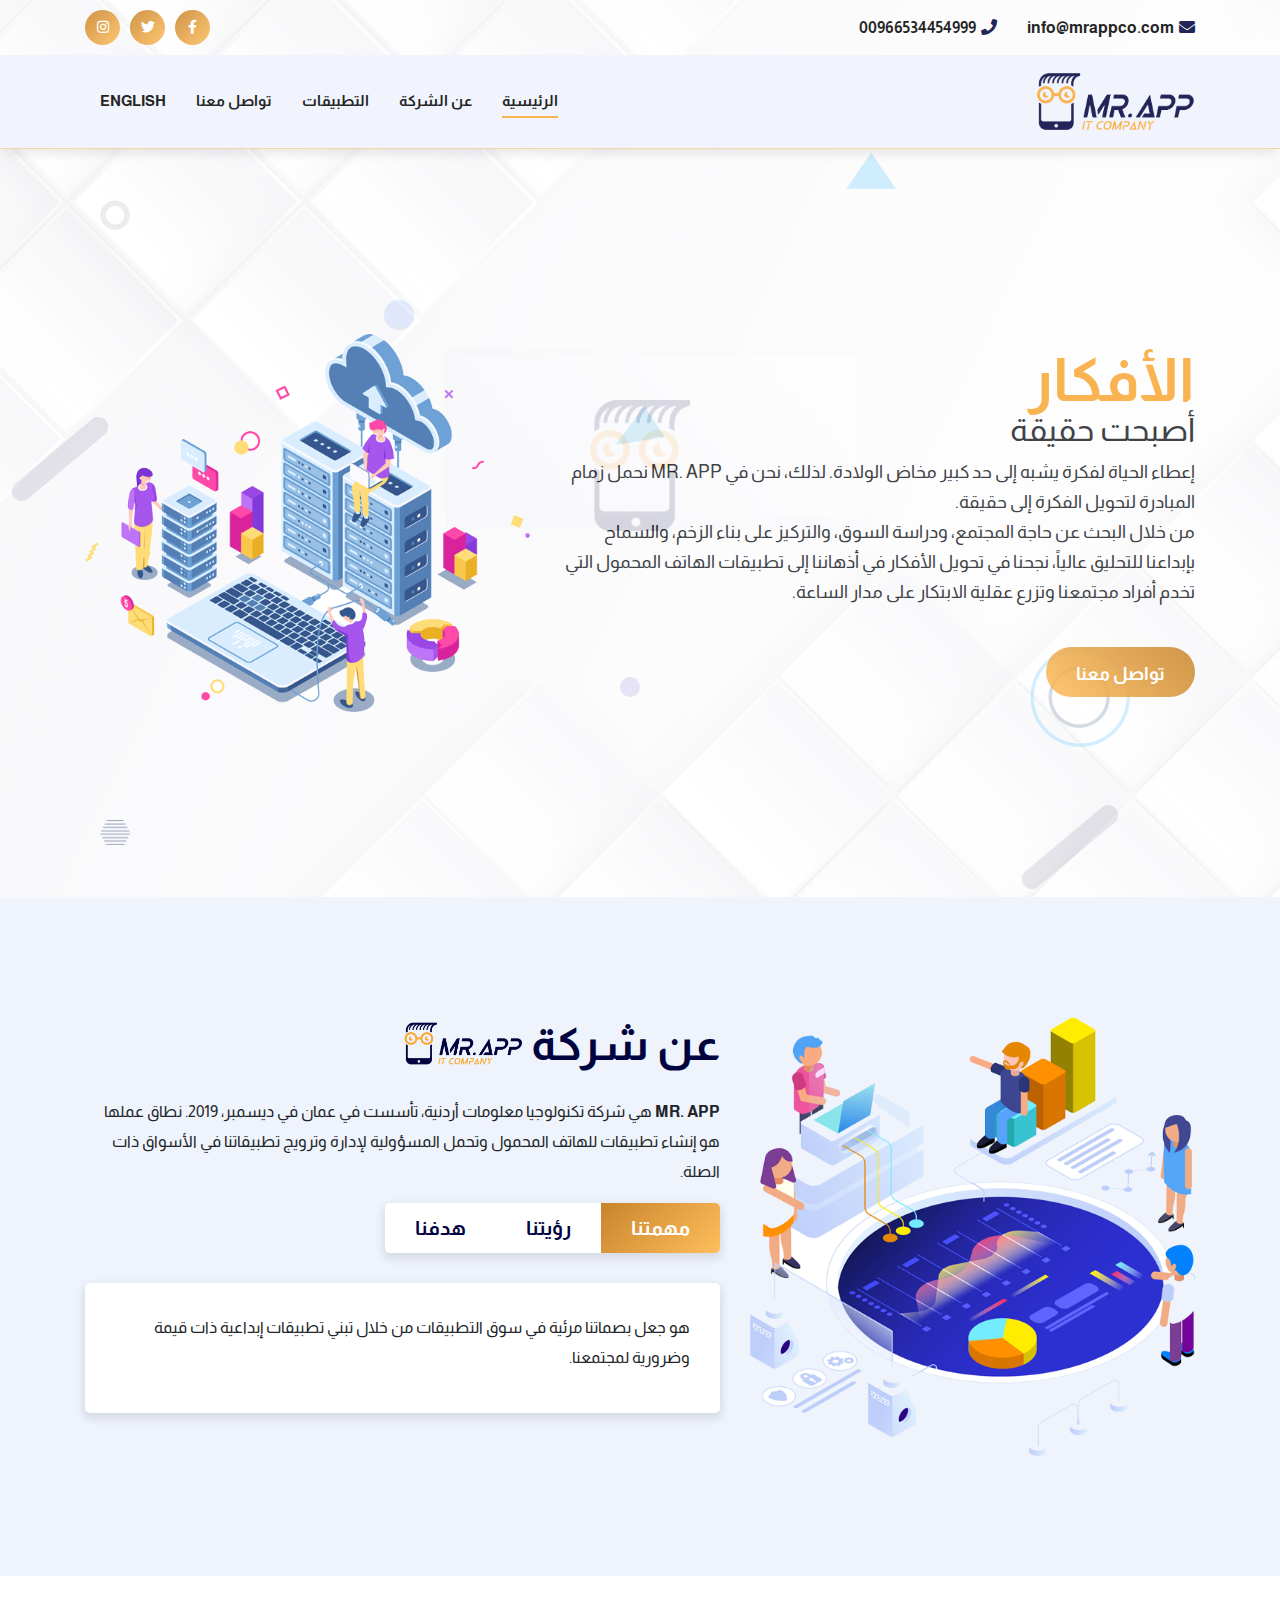
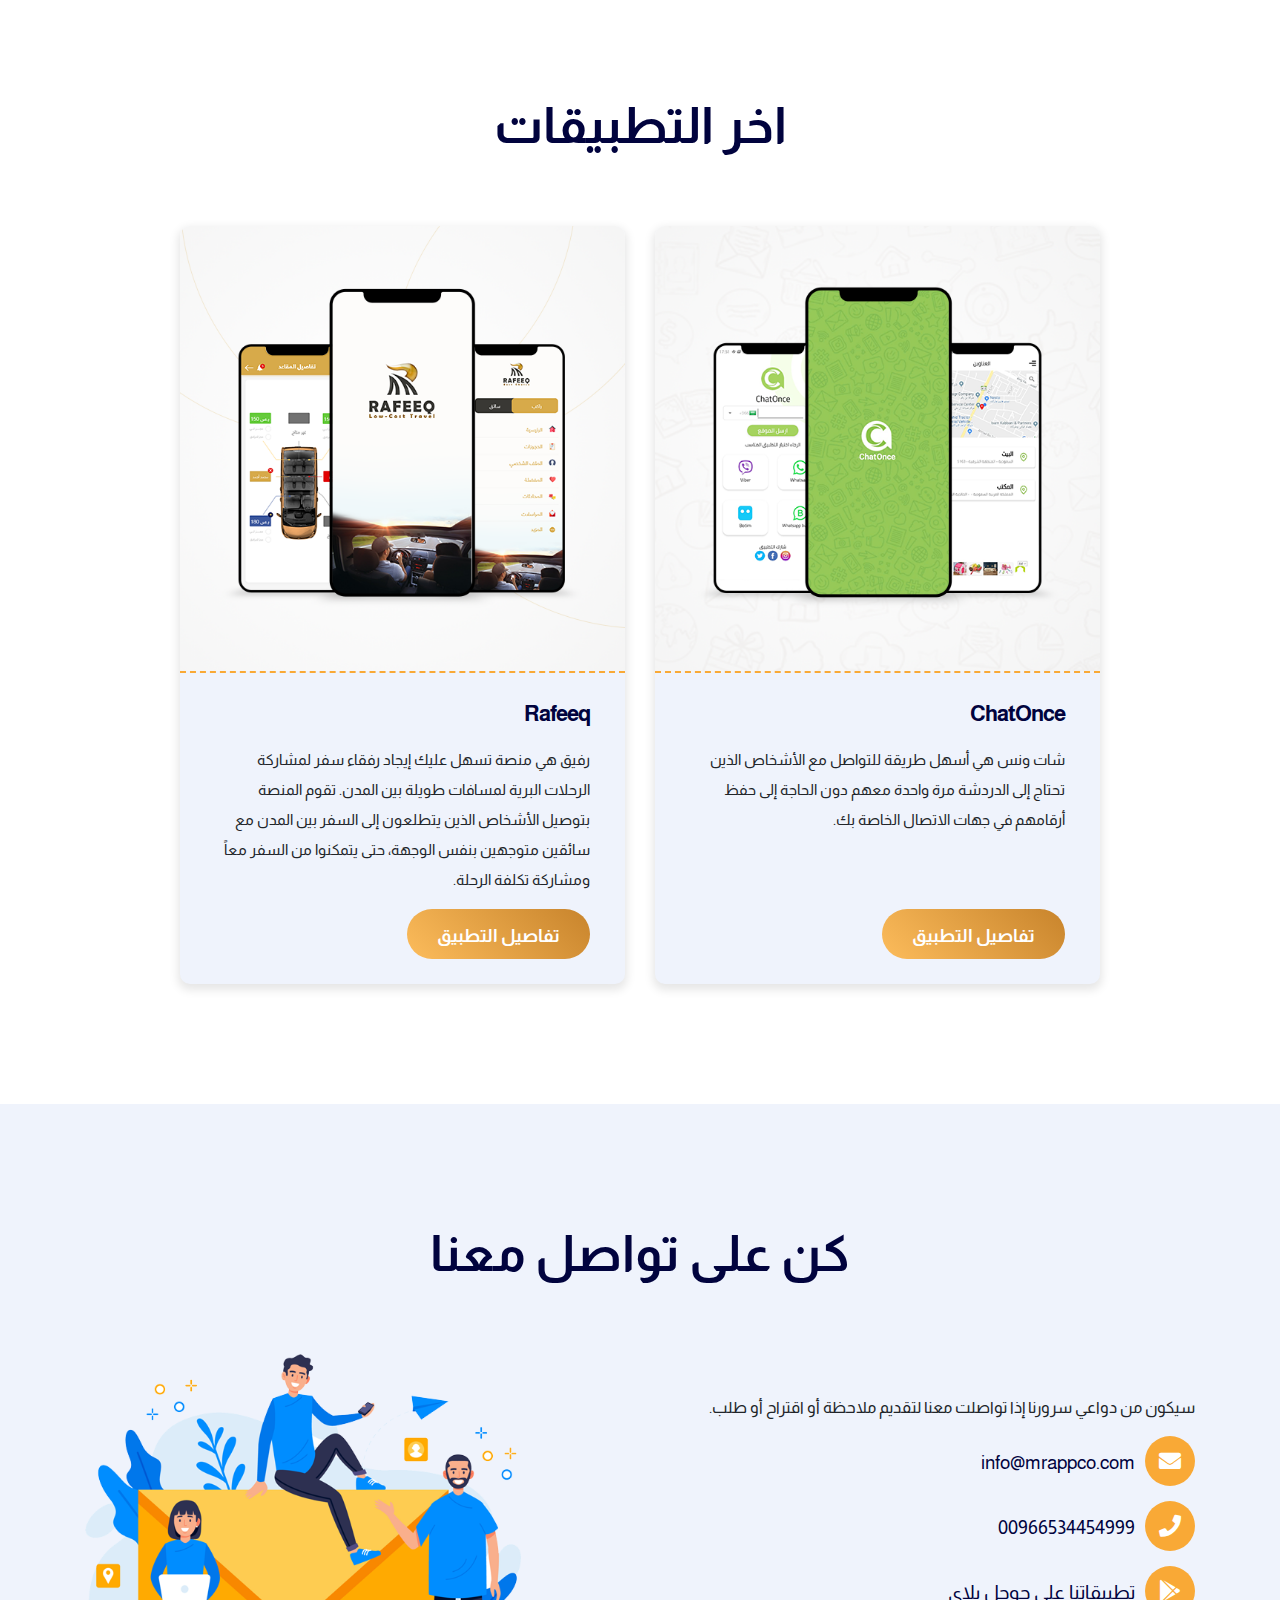
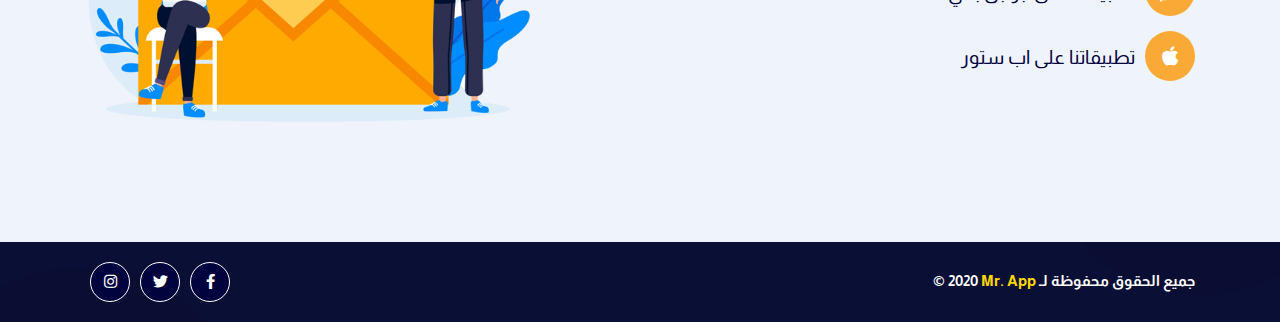
==== commit f0963fcd: "first" ====
--- a/ar/index.html
+++ b/ar/index.html
@@ -252,7 +252,7 @@
                 </div>
             </div>
         </div>
-        <div class="row">
+        <div class="row justify-content-center">
             <div class="col-xl-5 col-lg-6">
                 <div class="blog-d">
                     <div class="part-img">
--- a/ar/assets/css/style.css
+++ b/ar/assets/css/style.css
@@ -2107,8 +2107,13 @@
       width: 100%; }
     .blog .blog-d .part-txt {
       padding: 25px 35px;
+      height: 313px;
       position: relative; }
-      .blog .blog-d .part-txt .date {
+.blog .blog-d .part-txt .my-btn{
+  position: absolute;
+  bottom: 25px;
+}
+.blog .blog-d .part-txt .date {
         position: absolute;
         bottom: calc(100% - 91px);
         right: 35px;
